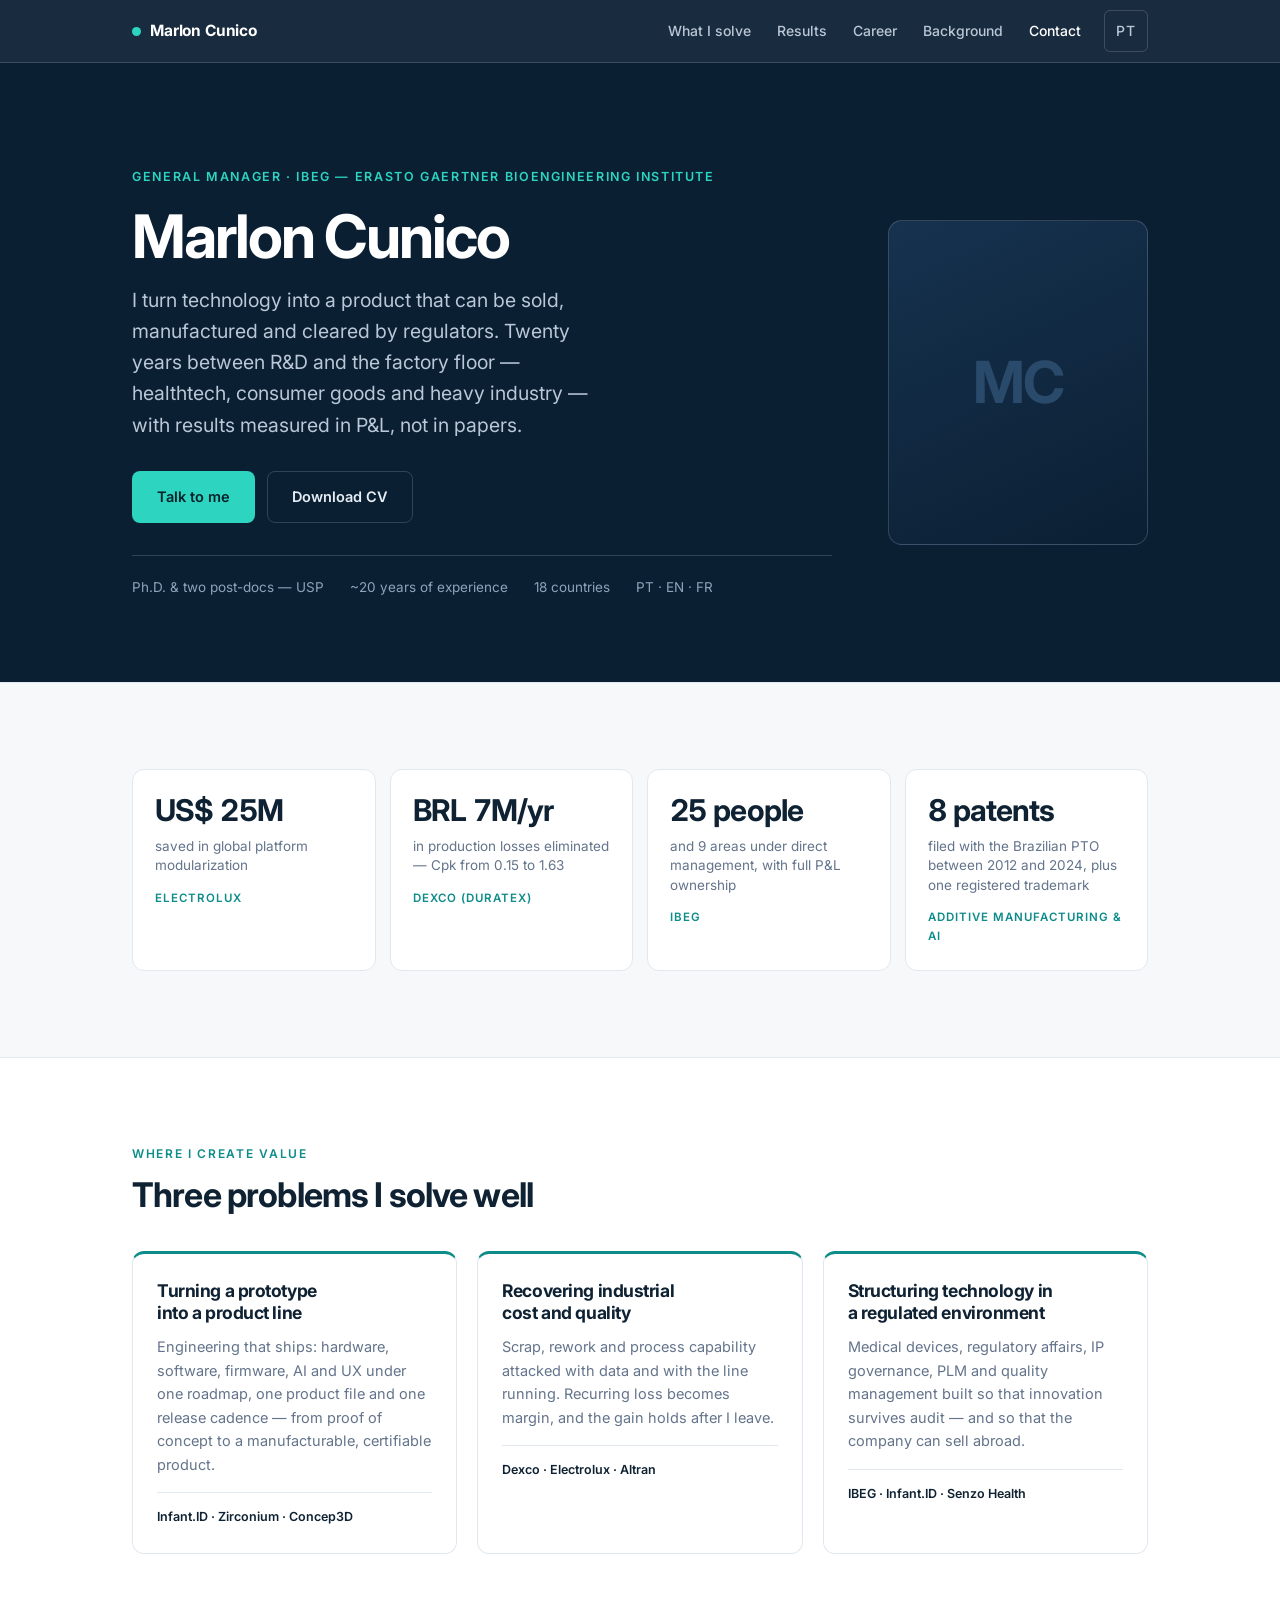
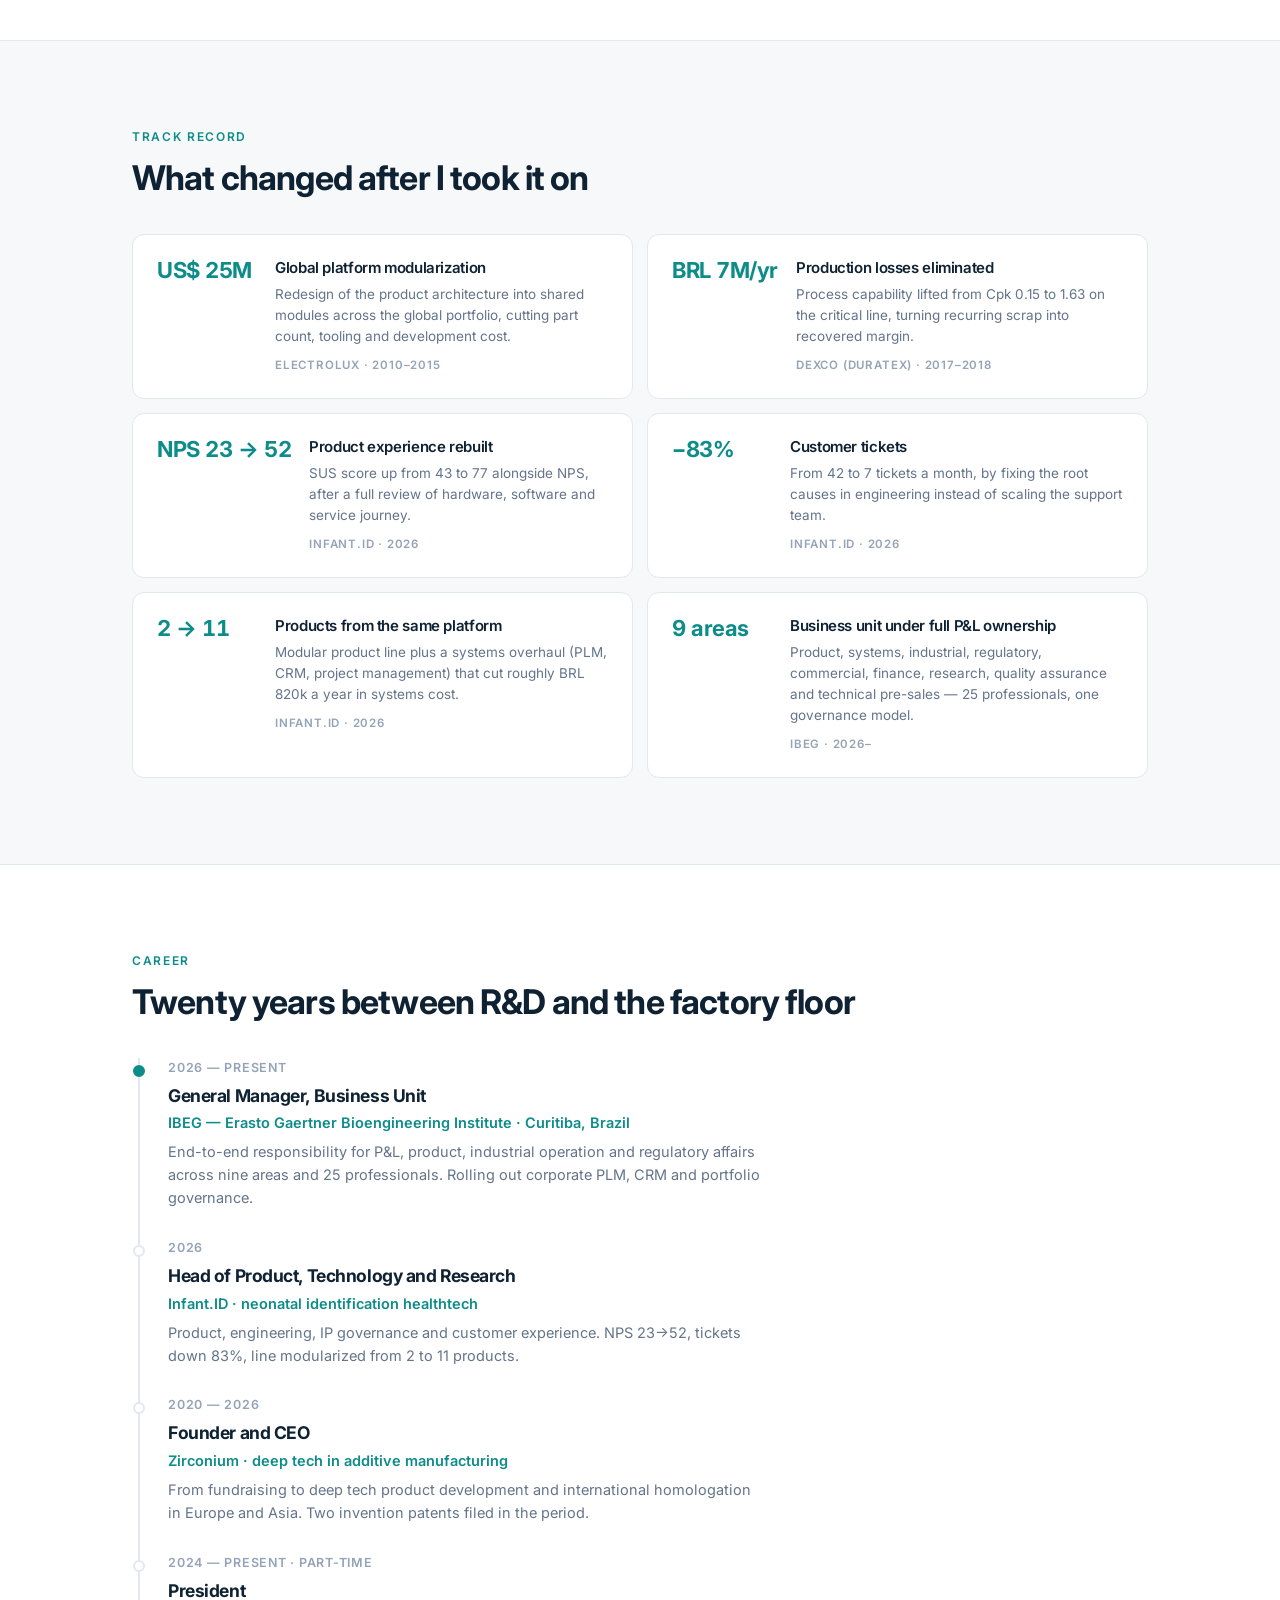
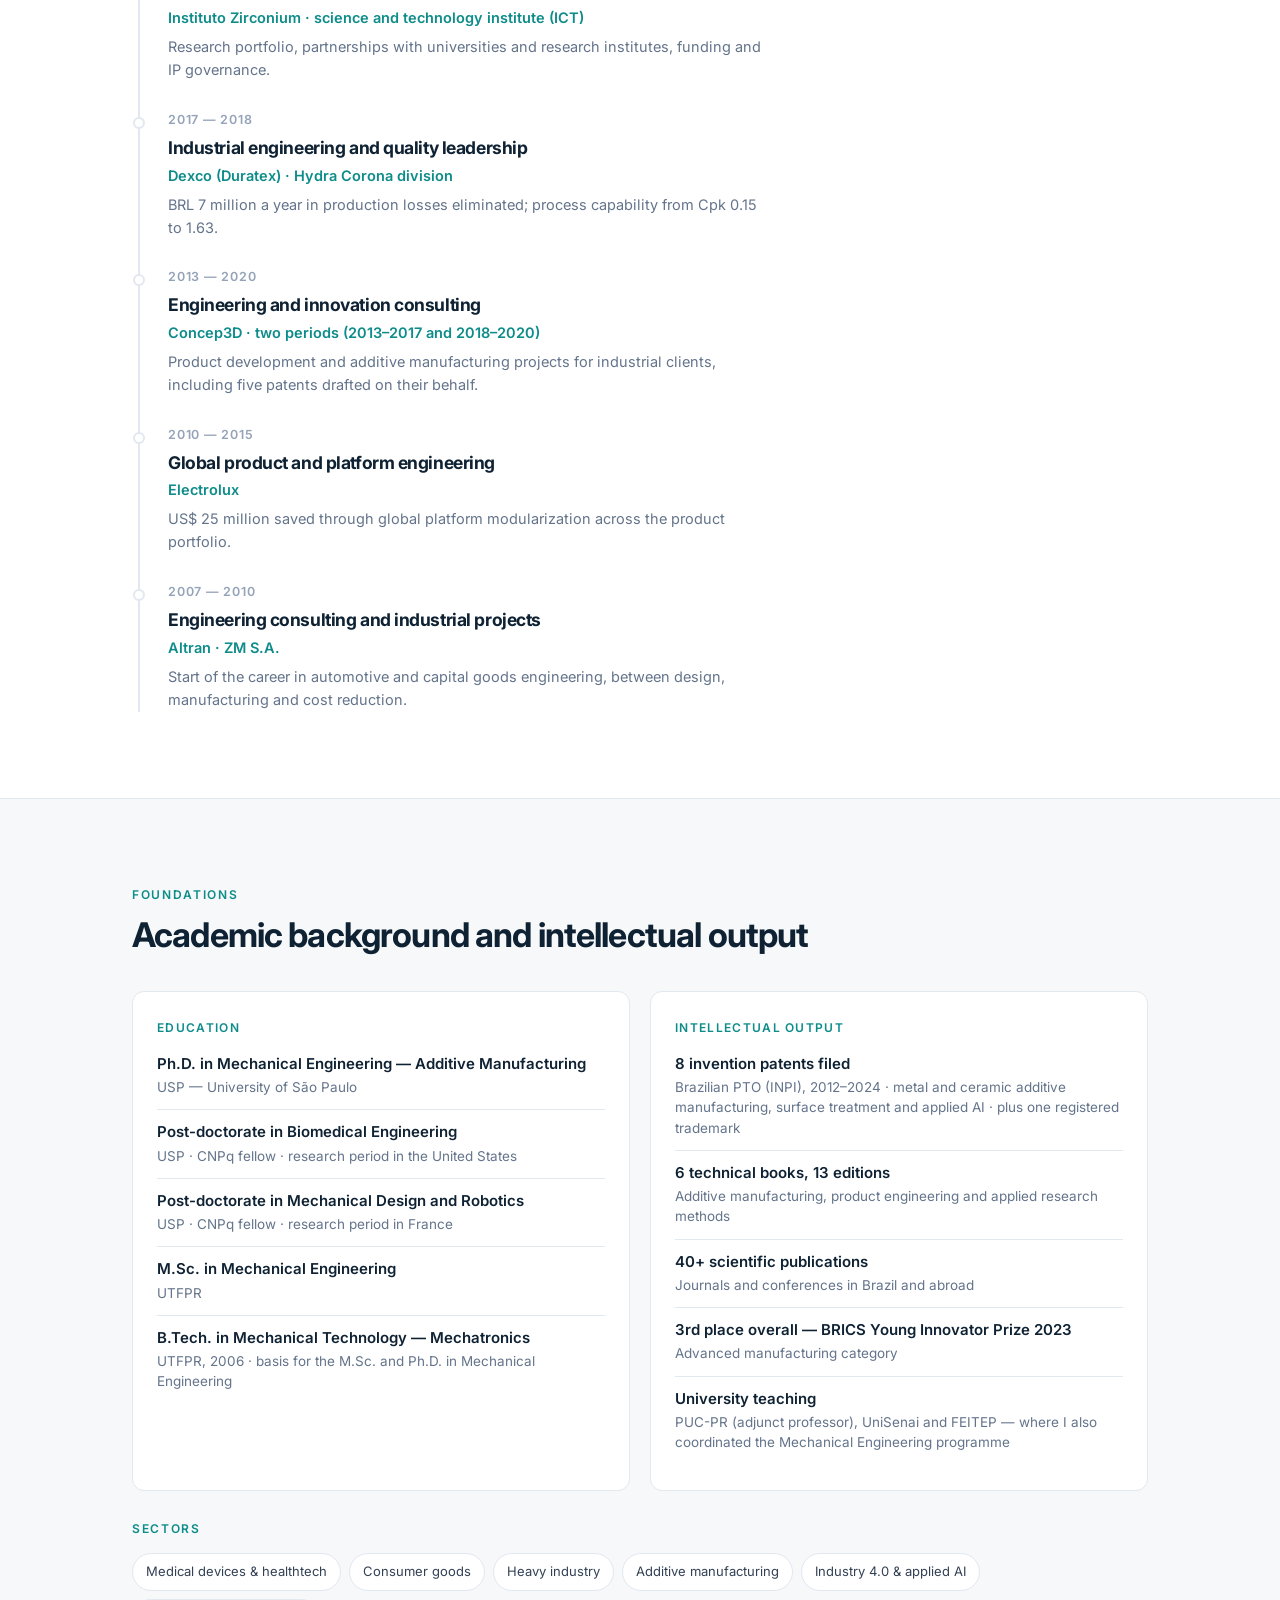
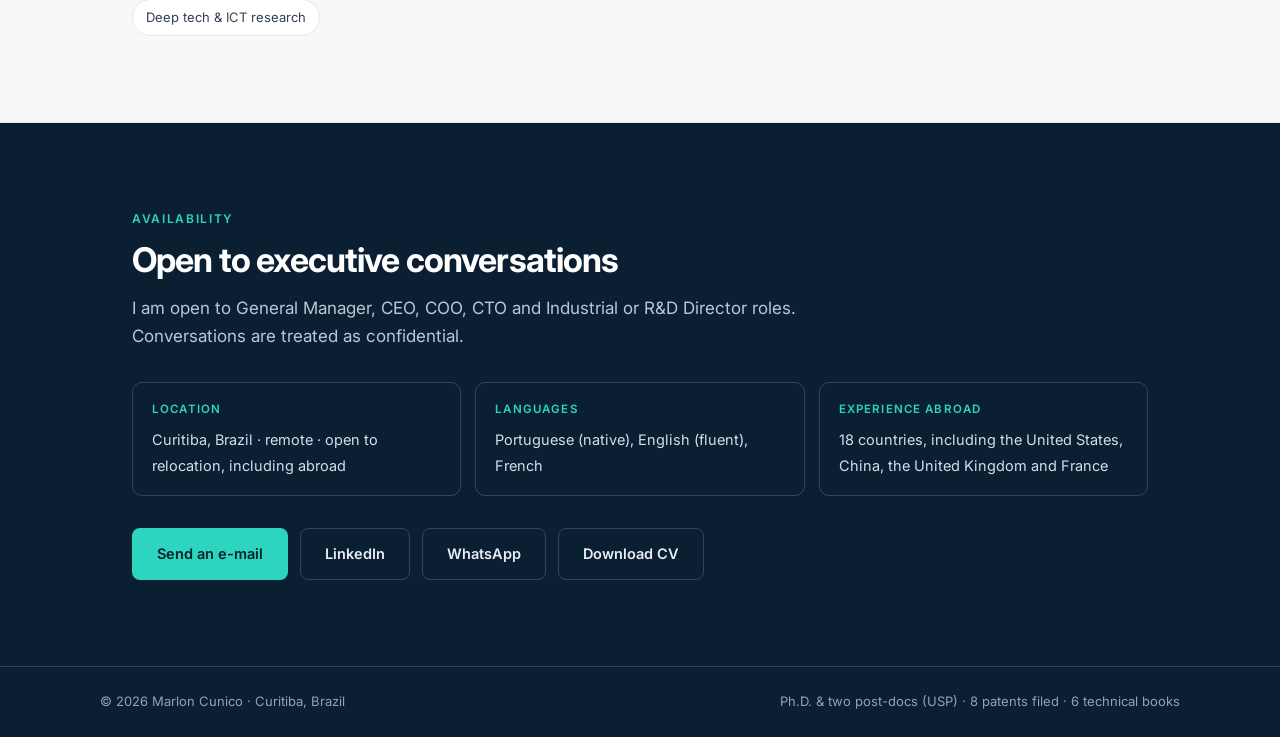
==== en/index.html @ d59b27b6 "Add files via upload" ====
<!DOCTYPE html>
<html lang="en">
<head>
<meta charset="utf-8">
<meta name="viewport" content="width=device-width, initial-scale=1">
<title>Marlon Cunico — R&D and Industrial Executive | CEO, General Manager, Industrial Director</title>
<meta name="description" content="R&D and industrial executive with ~20 years between advanced engineering and the factory floor. General Manager at IBEG, Ph.D. and two post-docs from USP, 8 patents filed. Healthtech, medical devices and Industry 4.0.">
<meta name="author" content="Marlon Wesley Machado Cunico">
<link rel="canonical" href="https://www.marloncunico.com/en/">
<link rel="alternate" hreflang="pt-BR" href="https://www.marloncunico.com/">
<link rel="alternate" hreflang="en" href="https://www.marloncunico.com/en/">
<link rel="alternate" hreflang="x-default" href="https://www.marloncunico.com/">

<meta property="og:type" content="profile">
<meta property="og:locale" content="en_US">
<meta property="og:locale:alternate" content="pt_BR">
<meta property="og:site_name" content="Marlon Cunico">
<meta property="og:title" content="Marlon Cunico — R&D and Industrial Executive">
<meta property="og:description" content="I turn technology into a product that can be sold, manufactured and cleared by regulators. US$ 25M in global modularization, BRL 7M/yr in losses eliminated, 9 areas and 25 professionals under management.">
<meta property="og:url" content="https://www.marloncunico.com/en/">
<meta property="og:image" content="https://www.marloncunico.com/assets/img/og-image.png">
<meta property="og:image:width" content="1200">
<meta property="og:image:height" content="630">
<meta name="twitter:card" content="summary_large_image">
<meta name="theme-color" content="#0B1F33">

<link rel="icon" href="../assets/img/favicon.svg" type="image/svg+xml">
<link rel="apple-touch-icon" href="../assets/img/favicon.svg">
<link rel="preconnect" href="https://fonts.googleapis.com">
<link rel="preconnect" href="https://fonts.gstatic.com" crossorigin>
<link rel="stylesheet" href="https://fonts.googleapis.com/css2?family=Inter:wght@400;500;600;700&display=swap">
<link rel="stylesheet" href="../assets/css/style.css">
</head>
<body>
<a class="skip" href="#content">Skip to content</a>

<header class="site-head">
  <div class="wrap head-in">
    <a class="brand" href="#top"><span class="dot"></span>Marlon Cunico</a>
    <button class="nav-toggle" type="button" aria-expanded="false" aria-controls="menu">Menu</button>
    <nav class="nav" id="menu" aria-label="Main navigation">
      <a href="#problems">What I solve</a>
      <a href="#results">Results</a>
      <a href="#career">Career</a>
      <a href="#background">Background</a>
      <a href="#contact">Contact</a>
      <a class="lang" href="../" hreflang="pt-BR" lang="pt-BR">PT</a>
    </nav>
  </div>
</header>

<main id="content">

<!-- ============================ HERO ============================ -->
<section class="hero" id="top">
  <div class="wrap hero-grid">
    <div>
      <p class="kicker">General Manager · IBEG — Erasto Gaertner Bioengineering Institute</p>
      <h1>Marlon Cunico</h1>
      <p class="tagline">I turn technology into a product that can be sold, manufactured and cleared by regulators. Twenty years between R&amp;D and the factory floor — healthtech, consumer goods and heavy industry — with results measured in P&amp;L, not in papers.</p>
      <div class="actions">
        <a class="btn btn--primary" href="mailto:marloncunico@gmail.com?subject=Executive%20enquiry">Talk to me</a>
        <a class="btn btn--ghost" href="../cv/cv-marlon-cunico-en.pdf" target="_blank" rel="noopener">Download CV</a>
      </div>
      <p class="meta">
        <span>Ph.D. &amp; two post-docs — USP</span>
        <span>~20 years of experience</span>
        <span>18 countries</span>
        <span>PT · EN · FR</span>
      </p>
    </div>

    <!-- Photo: drop the file at assets/img/foto-marlon.jpg (4:5 ratio). -->
    <figure class="portrait">
      <img src="../assets/img/foto-marlon.jpg" alt="Portrait of Marlon Cunico" width="440" height="550" onerror="this.remove()">
      <span class="portrait-mono" aria-hidden="true">MC</span>
    </figure>
  </div>
</section>

<!-- ============================ KPIs ============================ -->
<section class="section section--tint" aria-label="Career figures">
  <div class="wrap">
    <ul class="kpis">
      <li class="kpi">
        <p class="figure">US$ 25M</p>
        <p class="label">saved in global platform modularization</p>
        <p class="source">Electrolux</p>
      </li>
      <li class="kpi">
        <p class="figure">BRL 7M/yr</p>
        <p class="label">in production losses eliminated — Cpk from 0.15 to 1.63</p>
        <p class="source">Dexco (Duratex)</p>
      </li>
      <li class="kpi">
        <p class="figure">25 people</p>
        <p class="label">and 9 areas under direct management, with full P&amp;L ownership</p>
        <p class="source">IBEG</p>
      </li>
      <li class="kpi">
        <p class="figure">8 patents</p>
        <p class="label">filed with the Brazilian PTO between 2012 and 2024, plus one registered trademark</p>
        <p class="source">Additive manufacturing &amp; AI</p>
      </li>
    </ul>
  </div>
</section>

<!-- ============================ PROBLEMS ============================ -->
<section class="section" id="problems">
  <div class="wrap">
    <div class="head-gap">
      <p class="eyebrow">Where I create value</p>
      <h2>Three problems I solve well</h2>
    </div>
    <div class="problems">
      <article class="problem">
        <h3>Turning a prototype into a product line</h3>
        <p>Engineering that ships: hardware, software, firmware, AI and UX under one roadmap, one product file and one release cadence — from proof of concept to a manufacturable, certifiable product.</p>
        <p class="who">Infant.ID · Zirconium · Concep3D</p>
      </article>
      <article class="problem">
        <h3>Recovering industrial cost and quality</h3>
        <p>Scrap, rework and process capability attacked with data and with the line running. Recurring loss becomes margin, and the gain holds after I leave.</p>
        <p class="who">Dexco · Electrolux · Altran</p>
      </article>
      <article class="problem">
        <h3>Structuring technology in a regulated environment</h3>
        <p>Medical devices, regulatory affairs, IP governance, PLM and quality management built so that innovation survives audit — and so that the company can sell abroad.</p>
        <p class="who">IBEG · Infant.ID · Senzo Health</p>
      </article>
    </div>
  </div>
</section>

<!-- ============================ RESULTS ============================ -->
<section class="section section--tint" id="results">
  <div class="wrap">
    <div class="head-gap">
      <p class="eyebrow">Track record</p>
      <h2>What changed after I took it on</h2>
    </div>
    <div class="results">
      <article class="result">
        <p class="figure">US$ 25M</p>
        <div>
          <h3>Global platform modularization</h3>
          <p>Redesign of the product architecture into shared modules across the global portfolio, cutting part count, tooling and development cost.</p>
          <p class="where">Electrolux · 2010–2015</p>
        </div>
      </article>
      <article class="result">
        <p class="figure">BRL 7M/yr</p>
        <div>
          <h3>Production losses eliminated</h3>
          <p>Process capability lifted from Cpk 0.15 to 1.63 on the critical line, turning recurring scrap into recovered margin.</p>
          <p class="where">Dexco (Duratex) · 2017–2018</p>
        </div>
      </article>
      <article class="result">
        <p class="figure">NPS 23 → 52</p>
        <div>
          <h3>Product experience rebuilt</h3>
          <p>SUS score up from 43 to 77 alongside NPS, after a full review of hardware, software and service journey.</p>
          <p class="where">Infant.ID · 2026</p>
        </div>
      </article>
      <article class="result">
        <p class="figure">−83%</p>
        <div>
          <h3>Customer tickets</h3>
          <p>From 42 to 7 tickets a month, by fixing the root causes in engineering instead of scaling the support team.</p>
          <p class="where">Infant.ID · 2026</p>
        </div>
      </article>
      <article class="result">
        <p class="figure">2 → 11</p>
        <div>
          <h3>Products from the same platform</h3>
          <p>Modular product line plus a systems overhaul (PLM, CRM, project management) that cut roughly BRL 820k a year in systems cost.</p>
          <p class="where">Infant.ID · 2026</p>
        </div>
      </article>
      <article class="result">
        <p class="figure">9 areas</p>
        <div>
          <h3>Business unit under full P&amp;L ownership</h3>
          <p>Product, systems, industrial, regulatory, commercial, finance, research, quality assurance and technical pre-sales — 25 professionals, one governance model.</p>
          <p class="where">IBEG · 2026–</p>
        </div>
      </article>
    </div>
  </div>
</section>

<!-- ============================ CAREER ============================ -->
<section class="section" id="career">
  <div class="wrap">
    <div class="head-gap">
      <p class="eyebrow">Career</p>
      <h2>Twenty years between R&amp;D and the factory floor</h2>
    </div>
    <ol class="timeline">
      <li class="current">
        <p class="when">2026 — present</p>
        <h3>General Manager, Business Unit</h3>
        <p class="org">IBEG — Erasto Gaertner Bioengineering Institute · Curitiba, Brazil</p>
        <p>End-to-end responsibility for P&amp;L, product, industrial operation and regulatory affairs across nine areas and 25 professionals. Rolling out corporate PLM, CRM and portfolio governance.</p>
      </li>
      <li>
        <p class="when">2026</p>
        <h3>Head of Product, Technology and Research</h3>
        <p class="org">Infant.ID · neonatal identification healthtech</p>
        <p>Product, engineering, IP governance and customer experience. NPS 23→52, tickets down 83%, line modularized from 2 to 11 products.</p>
      </li>
      <li>
        <p class="when">2020 — 2026</p>
        <h3>Founder and CEO</h3>
        <p class="org">Zirconium · deep tech in additive manufacturing</p>
        <p>From fundraising to deep tech product development and international homologation in Europe and Asia. Two invention patents filed in the period.</p>
      </li>
      <li>
        <p class="when">2024 — present · part-time</p>
        <h3>President</h3>
        <p class="org">Instituto Zirconium · science and technology institute (ICT)</p>
        <p>Research portfolio, partnerships with universities and research institutes, funding and IP governance.</p>
      </li>
      <li>
        <p class="when">2017 — 2018</p>
        <h3>Industrial engineering and quality leadership</h3>
        <p class="org">Dexco (Duratex) · Hydra Corona division</p>
        <p>BRL 7 million a year in production losses eliminated; process capability from Cpk 0.15 to 1.63.</p>
      </li>
      <li>
        <p class="when">2013 — 2020</p>
        <h3>Engineering and innovation consulting</h3>
        <p class="org">Concep3D · two periods (2013–2017 and 2018–2020)</p>
        <p>Product development and additive manufacturing projects for industrial clients, including five patents drafted on their behalf.</p>
      </li>
      <li>
        <p class="when">2010 — 2015</p>
        <h3>Global product and platform engineering</h3>
        <p class="org">Electrolux</p>
        <p>US$ 25 million saved through global platform modularization across the product portfolio.</p>
      </li>
      <li>
        <p class="when">2007 — 2010</p>
        <h3>Engineering consulting and industrial projects</h3>
        <p class="org">Altran · ZM S.A.</p>
        <p>Start of the career in automotive and capital goods engineering, between design, manufacturing and cost reduction.</p>
      </li>
    </ol>
  </div>
</section>

<!-- ============================ BACKGROUND ============================ -->
<section class="section section--tint" id="background">
  <div class="wrap">
    <div class="head-gap">
      <p class="eyebrow">Foundations</p>
      <h2>Academic background and intellectual output</h2>
    </div>
    <div class="two-cols">
      <div class="panel">
        <h3>Education</h3>
        <div class="entry">
          <strong>Ph.D. in Mechanical Engineering — Additive Manufacturing</strong>
          <span>USP — University of São Paulo</span>
        </div>
        <div class="entry">
          <strong>Post-doctorate in Biomedical Engineering</strong>
          <span>USP · CNPq fellow · research period in the United States</span>
        </div>
        <div class="entry">
          <strong>Post-doctorate in Mechanical Design and Robotics</strong>
          <span>USP · CNPq fellow · research period in France</span>
        </div>
        <div class="entry">
          <strong>M.Sc. in Mechanical Engineering</strong>
          <span>UTFPR</span>
        </div>
        <div class="entry">
          <strong>B.Tech. in Mechanical Technology — Mechatronics</strong>
          <span>UTFPR, 2006 · basis for the M.Sc. and Ph.D. in Mechanical Engineering</span>
        </div>
      </div>

      <div class="panel">
        <h3>Intellectual output</h3>
        <div class="entry">
          <strong>8 invention patents filed</strong>
          <span>Brazilian PTO (INPI), 2012–2024 · metal and ceramic additive manufacturing, surface treatment and applied AI · plus one registered trademark</span>
        </div>
        <div class="entry">
          <strong>6 technical books, 13 editions</strong>
          <span>Additive manufacturing, product engineering and applied research methods</span>
        </div>
        <div class="entry">
          <strong>40+ scientific publications</strong>
          <span>Journals and conferences in Brazil and abroad</span>
        </div>
        <div class="entry">
          <strong>3rd place overall — BRICS Young Innovator Prize 2023</strong>
          <span>Advanced manufacturing category</span>
        </div>
        <div class="entry">
          <strong>University teaching</strong>
          <span>PUC-PR (adjunct professor), UniSenai and FEITEP — where I also coordinated the Mechanical Engineering programme</span>
        </div>
      </div>
    </div>

    <p class="eyebrow" style="margin-top:28px">Sectors</p>
    <div class="tags">
      <span class="tag">Medical devices &amp; healthtech</span>
      <span class="tag">Consumer goods</span>
      <span class="tag">Heavy industry</span>
      <span class="tag">Additive manufacturing</span>
      <span class="tag">Industry 4.0 &amp; applied AI</span>
      <span class="tag">Deep tech &amp; ICT research</span>
    </div>
  </div>
</section>

<!-- ============================ CONTACT ============================ -->
<section class="section section--dark" id="contact">
  <div class="wrap">
    <p class="eyebrow">Availability</p>
    <h2>Open to executive conversations</h2>
    <p class="intro">I am open to General Manager, CEO, COO, CTO and Industrial or R&amp;D Director roles. Conversations are treated as confidential.</p>

    <div class="avail">
      <div>
        <strong>Location</strong>
        <span>Curitiba, Brazil · remote · open to relocation, including abroad</span>
      </div>
      <div>
        <strong>Languages</strong>
        <span>Portuguese (native), English (fluent), French</span>
      </div>
      <div>
        <strong>Experience abroad</strong>
        <span>18 countries, including the United States, China, the United Kingdom and France</span>
      </div>
    </div>

    <div class="contact-actions">
      <a class="btn btn--primary" href="mailto:marloncunico@gmail.com?subject=Executive%20enquiry">Send an e-mail</a>
      <!-- CONFIRM your LinkedIn profile URL -->
      <a class="btn btn--ghost" href="https://www.linkedin.com/in/marloncunico/" target="_blank" rel="noopener">LinkedIn</a>
      <!-- REPLACE 5541999999999 with your WhatsApp number: 55 + area code + number -->
      <a class="btn btn--ghost" href="https://wa.me/5541999999999" target="_blank" rel="noopener">WhatsApp</a>
      <a class="btn btn--ghost" href="../cv/cv-marlon-cunico-en.pdf" target="_blank" rel="noopener">Download CV</a>
    </div>
  </div>
</section>

</main>

<footer class="site-foot">
  <div class="wrap foot-in">
    <span>© 2026 Marlon Cunico · Curitiba, Brazil</span>
    <span>Ph.D. &amp; two post-docs (USP) · 8 patents filed · 6 technical books</span>
  </div>
</footer>

<script src="../assets/js/main.js" defer></script>

<script type="application/ld+json">
{
  "@context": "https://schema.org",
  "@type": "Person",
  "name": "Marlon Cunico",
  "alternateName": "Marlon Wesley Machado Cunico",
  "url": "https://www.marloncunico.com/en/",
  "image": "https://www.marloncunico.com/assets/img/foto-marlon.jpg",
  "email": "mailto:marloncunico@gmail.com",
  "jobTitle": "General Manager",
  "description": "R&D and industrial executive with about 20 years between advanced engineering, general management and innovation. Ph.D. and two post-doctorates from USP in additive manufacturing and biomedical engineering.",
  "worksFor": {
    "@type": "Organization",
    "name": "IBEG — Erasto Gaertner Bioengineering Institute"
  },
  "alumniOf": [
    { "@type": "CollegeOrUniversity", "name": "University of São Paulo (USP)" },
    { "@type": "CollegeOrUniversity", "name": "Federal University of Technology — Paraná (UTFPR)" }
  ],
  "knowsAbout": [
    "Additive manufacturing",
    "Medical devices",
    "Product engineering",
    "Industry 4.0",
    "Regulatory affairs",
    "Industrial management"
  ],
  "knowsLanguage": ["pt-BR", "en", "fr"],
  "address": {
    "@type": "PostalAddress",
    "addressLocality": "Curitiba",
    "addressRegion": "PR",
    "addressCountry": "BR"
  },
  "sameAs": [
    "https://www.linkedin.com/in/marloncunico/",
    "http://lattes.cnpq.br/1738615239211559"
  ]
}
</script>
</body>
</html>
---- assets/css/style.css ----
/* =========================================================
   marloncunico.com — folha de estilo única
   Paleta: azul-petróleo profundo + teal. Tipografia: Inter.
   ========================================================= */

:root{
  --navy:#0B1F33;
  --navy-2:#16324F;
  --ink:#0F2233;
  --text:#334155;
  --muted:#64748B;
  --line:#E2E8F0;
  --surface:#F6F8FA;
  --white:#FFFFFF;
  --teal:#0D8C8A;
  --teal-bright:#2DD4BF;
  --teal-soft:#E6F4F3;
  --on-dark:#E6EDF5;
  --on-dark-mute:#B9C7D6;
  --on-dark-faint:#8FA3B8;
  --line-dark:rgba(255,255,255,.16);
  --wrap:1080px;
  --pad:clamp(20px,4vw,32px);
  --radius:12px;
}

*,*::before,*::after{box-sizing:border-box}
html{scroll-behavior:smooth;scroll-padding-top:78px}
@media (prefers-reduced-motion:reduce){
  html{scroll-behavior:auto}
  *{animation:none!important;transition:none!important}
}
body{
  margin:0;
  background:var(--white);
  color:var(--text);
  font:16px/1.65 Inter,system-ui,-apple-system,"Segoe UI",Roboto,Arial,sans-serif;
  -webkit-font-smoothing:antialiased;
  text-rendering:optimizeLegibility;
}
img{max-width:100%;display:block}
a{color:var(--teal)}
h1,h2,h3{color:var(--ink);margin:0;letter-spacing:-.025em;text-wrap:balance}
p{margin:0}
ul,ol{margin:0;padding:0;list-style:none}

.wrap{width:100%;max-width:var(--wrap);margin:0 auto;padding-left:var(--pad);padding-right:var(--pad)}
.skip{position:absolute;left:-9999px;top:0;background:var(--white);color:var(--ink);padding:12px 18px;z-index:99}
.skip:focus{left:12px;top:12px}
:focus-visible{outline:2px solid var(--teal-bright);outline-offset:3px;border-radius:4px}

/* ---------- cabeçalho ---------- */
.site-head{
  position:sticky;top:0;z-index:50;
  background:rgba(11,31,51,.94);
  backdrop-filter:saturate(160%) blur(10px);
  border-bottom:1px solid var(--line-dark);
}
.head-in{display:flex;align-items:center;justify-content:space-between;gap:20px;height:62px}
.brand{
  font-weight:700;font-size:15.5px;color:#fff;text-decoration:none;letter-spacing:-.01em;
  display:inline-flex;align-items:center;gap:9px;
}
.brand .dot{width:9px;height:9px;border-radius:50%;background:var(--teal-bright);flex:0 0 auto}
.nav{display:flex;align-items:center;gap:4px}
.nav a{
  color:var(--on-dark-mute);text-decoration:none;font-size:14px;font-weight:500;
  padding:8px 11px;border-radius:6px;transition:color .15s,background .15s;
}
.nav a:hover{color:#fff;background:rgba(255,255,255,.07)}
.nav a.active{color:#fff}
.lang{
  margin-left:8px;padding:7px 13px;border:1px solid var(--line-dark);border-radius:999px;
  font-size:12px;font-weight:600;letter-spacing:.08em;color:var(--on-dark);text-decoration:none;
}
.lang:hover{border-color:#fff;color:#fff}
.nav-toggle{display:none;background:none;border:1px solid var(--line-dark);border-radius:8px;
  color:var(--on-dark);padding:8px 12px;font:600 13px Inter,sans-serif;cursor:pointer}

@media (max-width:820px){
  .nav-toggle{display:block}
  .nav{
    position:absolute;left:0;right:0;top:62px;display:none;flex-direction:column;align-items:stretch;
    gap:2px;background:var(--navy);border-bottom:1px solid var(--line-dark);padding:12px var(--pad) 18px;
  }
  .nav.open{display:flex}
  .nav a{padding:11px 4px;font-size:15px}
  .lang{margin:8px 0 0;align-self:flex-start}
}

/* ---------- blocos genéricos ---------- */
.section{padding:clamp(52px,7vw,86px) 0}
.section--tint{background:var(--surface);border-top:1px solid var(--line);border-bottom:1px solid var(--line)}
.section--dark{background:var(--navy);color:var(--on-dark)}
.eyebrow{
  font-size:12px;font-weight:600;letter-spacing:.14em;text-transform:uppercase;
  color:var(--teal);margin-bottom:12px;
}
.section--dark .eyebrow{color:var(--teal-bright)}
.section h2{font-size:clamp(25px,3.4vw,34px);line-height:1.14;font-weight:700;margin-bottom:14px}
.section--dark h2{color:#fff}
.section .intro{font-size:17px;color:var(--muted);max-width:62ch}
.section--dark .intro{color:var(--on-dark-mute)}
.section .head-gap{margin-bottom:36px}

/* ---------- hero ---------- */
.hero{background:var(--navy);color:var(--on-dark);padding:clamp(56px,9vw,104px) 0 clamp(48px,7vw,84px)}
.hero-grid{display:grid;grid-template-columns:minmax(0,1fr) 260px;gap:clamp(28px,5vw,56px);align-items:center}
.hero .kicker{
  font-size:12.5px;font-weight:600;letter-spacing:.13em;text-transform:uppercase;
  color:var(--teal-bright);margin-bottom:18px;
}
.hero h1{font-size:clamp(38px,6.4vw,60px);line-height:1.02;font-weight:700;color:#fff;letter-spacing:-.035em}
.hero .tagline{margin-top:18px;font-size:clamp(17px,2.1vw,19.5px);line-height:1.6;color:var(--on-dark-mute);max-width:40ch}
.hero .actions{display:flex;flex-wrap:wrap;gap:12px;margin-top:30px}
.hero .meta{
  margin-top:32px;padding-top:20px;border-top:1px solid var(--line-dark);
  display:flex;flex-wrap:wrap;gap:10px 26px;font-size:13.5px;color:var(--on-dark-faint);
}
.portrait{
  position:relative;margin:0;width:100%;aspect-ratio:4/5;border-radius:14px;overflow:hidden;
  border:1px solid var(--line-dark);background:linear-gradient(155deg,var(--navy-2),var(--navy));
}
.portrait img{width:100%;height:100%;object-fit:cover;position:relative;z-index:1}
.portrait-mono{
  position:absolute;inset:0;display:flex;align-items:center;justify-content:center;
  font-size:58px;font-weight:700;letter-spacing:-.04em;color:#2A4A6B;
}
@media (max-width:860px){
  .hero-grid{grid-template-columns:1fr}
  .portrait{display:none}
}

/* ---------- botões ---------- */
.btn{
  display:inline-block;text-decoration:none;font-size:14.5px;font-weight:600;
  padding:13px 24px;border-radius:8px;border:1px solid transparent;transition:.15s;cursor:pointer;
}
.btn--primary{background:var(--teal-bright);color:#06232B}
.btn--primary:hover{background:#5EEAD4}
.btn--ghost{border-color:var(--line-dark);color:var(--on-dark)}
.btn--ghost:hover{border-color:#fff;color:#fff}

/* ---------- números ---------- */
.kpis{display:grid;grid-template-columns:repeat(4,1fr);gap:14px}
.kpi{background:var(--white);border:1px solid var(--line);border-radius:var(--radius);padding:24px 22px}
.kpi .figure{
  font-size:clamp(23px,2.7vw,30px);font-weight:700;letter-spacing:-.03em;color:var(--ink);
  line-height:1.12;font-variant-numeric:tabular-nums;text-wrap:balance;
}
.kpi .label{font-size:13.5px;line-height:1.45;color:var(--muted);margin-top:9px}
.kpi .source{
  font-size:11.5px;font-weight:600;letter-spacing:.09em;text-transform:uppercase;
  color:var(--teal);margin-top:13px;
}
@media (max-width:900px){.kpis{grid-template-columns:repeat(2,1fr)}}
@media (max-width:520px){.kpis{gap:10px}.kpi{padding:18px 16px}}
@media (max-width:560px){.hero .kicker{font-size:11.5px;letter-spacing:.11em}}

/* ---------- problemas ---------- */
.problems{display:grid;grid-template-columns:repeat(3,1fr);gap:20px}
.problem{border:1px solid var(--line);border-top:3px solid var(--teal);border-radius:var(--radius);padding:26px 24px}
.problem h3{font-size:17.5px;font-weight:700;line-height:1.3;margin-bottom:10px}
.problem p{font-size:14.5px;line-height:1.62;color:var(--muted)}
.problem .who{
  margin-top:16px;padding-top:14px;border-top:1px solid var(--line);
  font-size:12.5px;font-weight:600;color:var(--ink);
}
@media (max-width:860px){.problems{grid-template-columns:1fr}}

/* ---------- resultados ---------- */
.results{display:grid;grid-template-columns:repeat(2,1fr);gap:14px}
.result{
  background:var(--white);border:1px solid var(--line);border-radius:var(--radius);
  padding:22px 24px;display:flex;gap:18px;align-items:flex-start;
}
.result .figure{
  flex:0 0 auto;min-width:100px;font-size:22px;font-weight:700;letter-spacing:-.02em;
  color:var(--teal);line-height:1.25;font-variant-numeric:tabular-nums;
}
.result h3{font-size:15px;font-weight:600;line-height:1.4;margin-bottom:6px}
.result p{font-size:13.5px;line-height:1.55;color:var(--muted)}
.result .where{
  display:inline-block;margin-top:10px;font-size:11.5px;font-weight:600;
  letter-spacing:.07em;text-transform:uppercase;color:#94A3B8;
}
@media (max-width:860px){
  .results{grid-template-columns:1fr}
  .result{flex-direction:column;gap:7px}
  .result .figure{min-width:0;font-size:20px}
}

/* ---------- trajetória ---------- */
.timeline{border-left:2px solid var(--line);margin-left:6px}
.timeline li{position:relative;padding:0 0 28px 28px}
.timeline li:last-child{padding-bottom:0}
.timeline li::before{
  content:"";position:absolute;left:-7px;top:7px;width:12px;height:12px;border-radius:50%;
  background:var(--white);border:2px solid var(--line);
}
.timeline li.current::before{background:var(--teal);border-color:var(--teal)}
.timeline .when{font-size:12.5px;font-weight:600;letter-spacing:.06em;color:#94A3B8;text-transform:uppercase}
.timeline h3{font-size:17.5px;font-weight:700;margin:4px 0 2px}
.timeline .org{font-size:14.5px;font-weight:600;color:var(--teal);margin-bottom:6px}
.timeline p{font-size:14.5px;line-height:1.58;color:var(--muted);max-width:66ch}
@media (max-width:560px){
  .timeline li{padding-left:22px;padding-bottom:22px}
  .timeline h3{font-size:16.5px}
  .timeline p{font-size:14px}
}

/* ---------- formação ---------- */
.two-cols{display:grid;grid-template-columns:1fr 1fr;gap:20px}
.panel{background:var(--white);border:1px solid var(--line);border-radius:var(--radius);padding:26px 24px}
.panel h3{
  font-size:12px;font-weight:600;letter-spacing:.11em;text-transform:uppercase;
  color:var(--teal);margin-bottom:16px;
}
.entry{padding:12px 0;border-top:1px solid var(--line)}
.entry:first-of-type{border-top:0;padding-top:0}
.entry strong{display:block;font-size:15px;font-weight:600;color:var(--ink);line-height:1.35}
.entry span{display:block;font-size:13.5px;color:var(--muted);line-height:1.5;margin-top:3px}
.tags{display:flex;flex-wrap:wrap;gap:8px;margin-top:14px}
.tag{
  display:inline-block;padding:7px 13px;border:1px solid var(--line);border-radius:999px;
  font-size:13px;color:var(--text);background:var(--white);
}
@media (max-width:860px){.two-cols{grid-template-columns:1fr}}

/* ---------- contato ---------- */
.avail{display:grid;grid-template-columns:repeat(3,1fr);gap:14px;margin:32px 0}
.avail div{border:1px solid var(--line-dark);border-radius:10px;padding:17px 19px}
.avail strong{
  display:block;font-size:11.5px;font-weight:600;letter-spacing:.1em;text-transform:uppercase;
  color:var(--teal-bright);margin-bottom:7px;
}
.avail span{font-size:14.5px;color:#D3DEEA;line-height:1.45}
.contact-actions{display:flex;flex-wrap:wrap;gap:12px}
@media (max-width:860px){.avail{grid-template-columns:1fr}}

/* ---------- rodapé ---------- */
.site-foot{background:var(--navy);color:var(--on-dark-faint);border-top:1px solid var(--line-dark)}
.foot-in{
  display:flex;justify-content:space-between;align-items:center;gap:14px;flex-wrap:wrap;
  padding:24px 0;font-size:13px;
}
.foot-in a{color:var(--on-dark-faint);text-decoration:none}
.foot-in a:hover{color:#fff}

/* ---------- impressão ---------- */
@media print{
  .site-head,.nav-toggle,.hero .actions,.contact-actions,.site-foot,.portrait{display:none!important}
  body{font-size:11pt;color:#000;background:#fff}
  .hero,.section--dark{background:#fff!important;color:#000!important}
  .hero h1,.section--dark h2,.hero .tagline,.avail span{color:#000!important}
  .section{padding:14pt 0;break-inside:avoid}
  .kpi,.result,.problem,.panel,.avail div{border:1pt solid #999;break-inside:avoid}
  .timeline li{break-inside:avoid}
  a[href^="http"]::after{content:" (" attr(href) ")";font-size:9pt;color:#555}
}
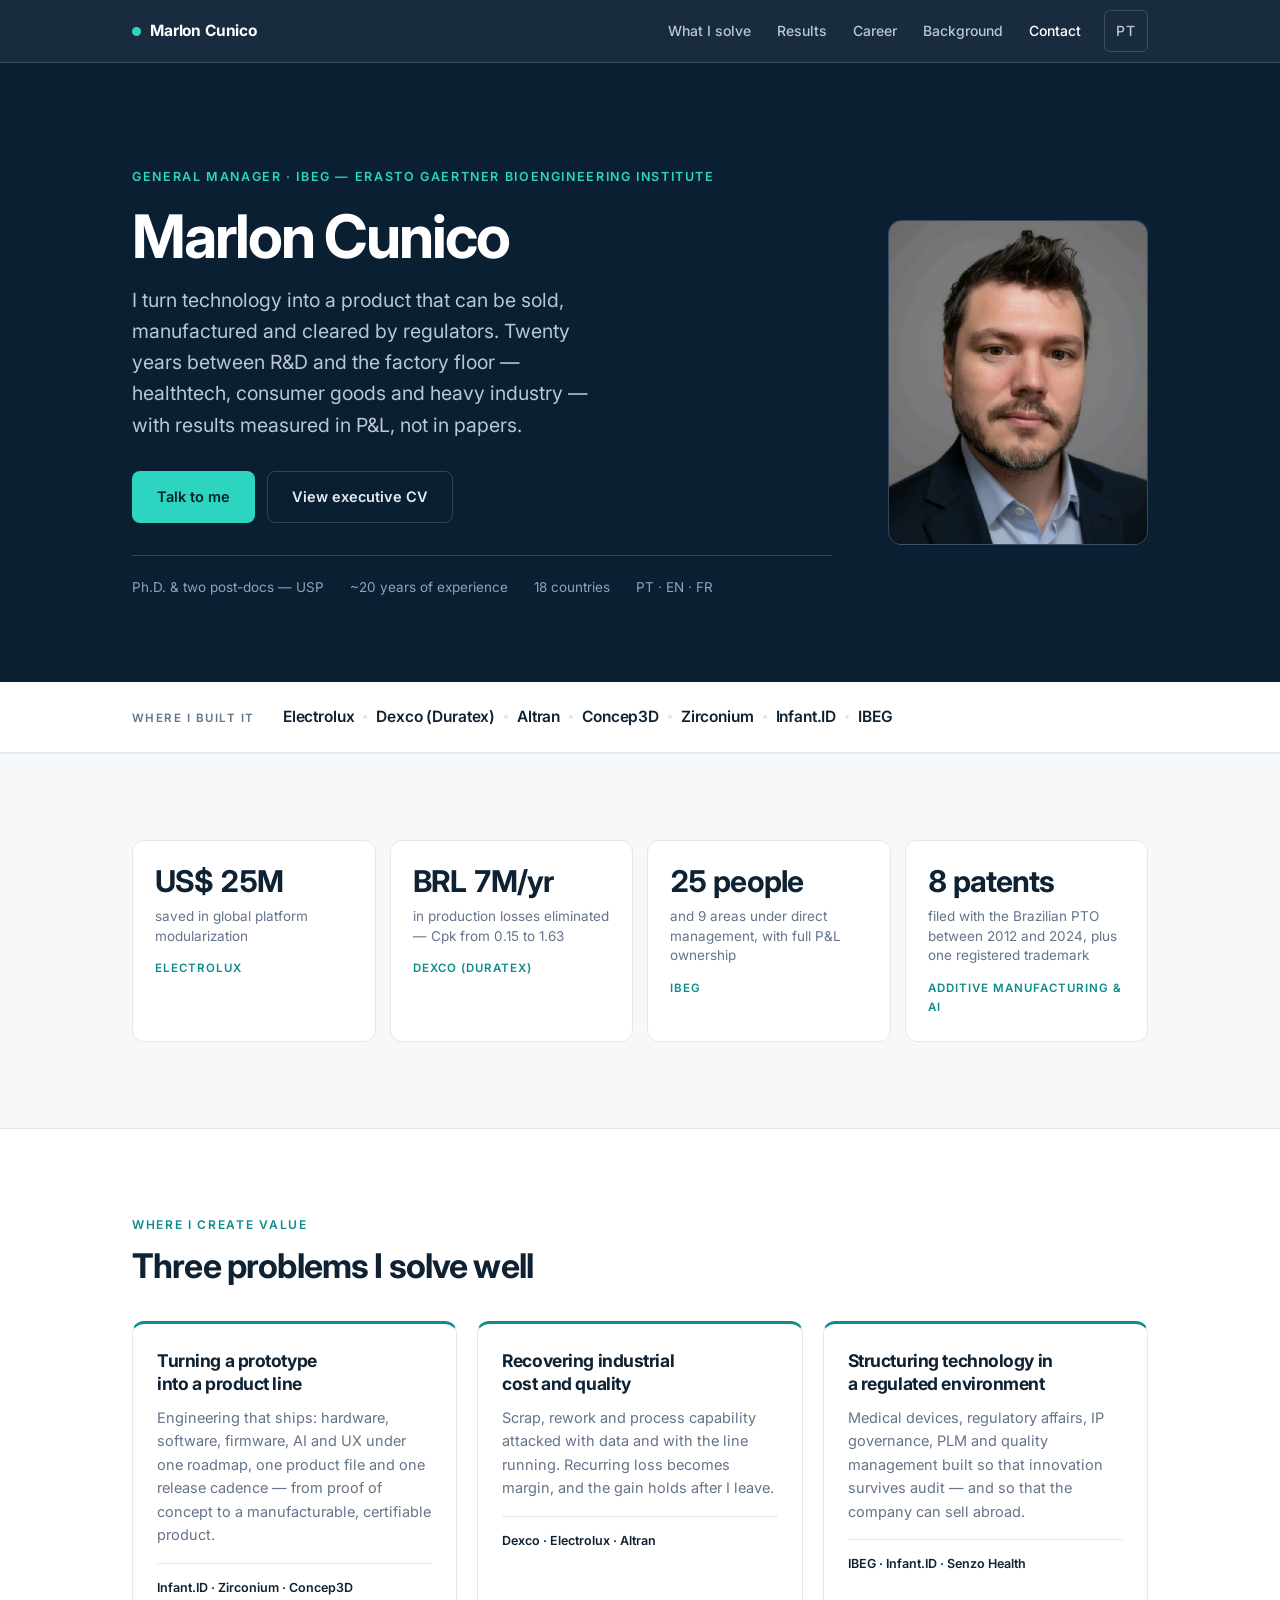
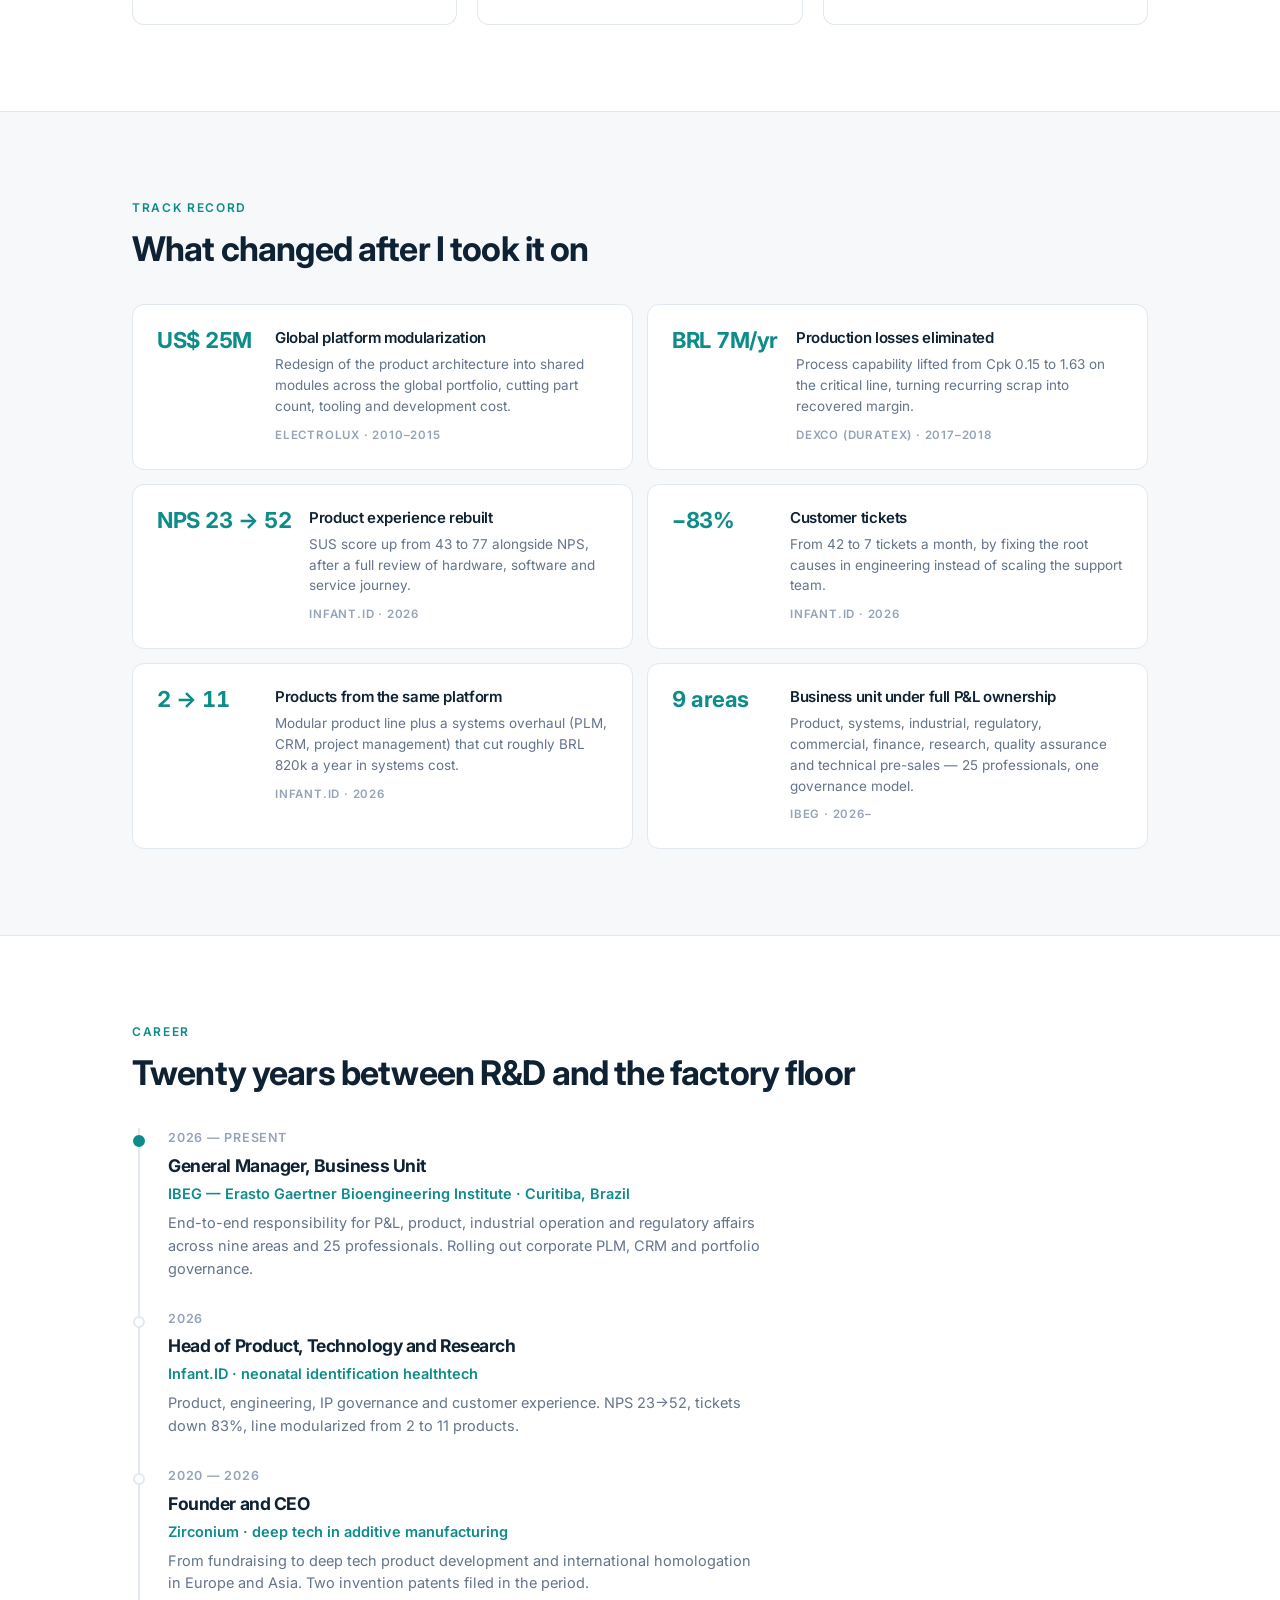
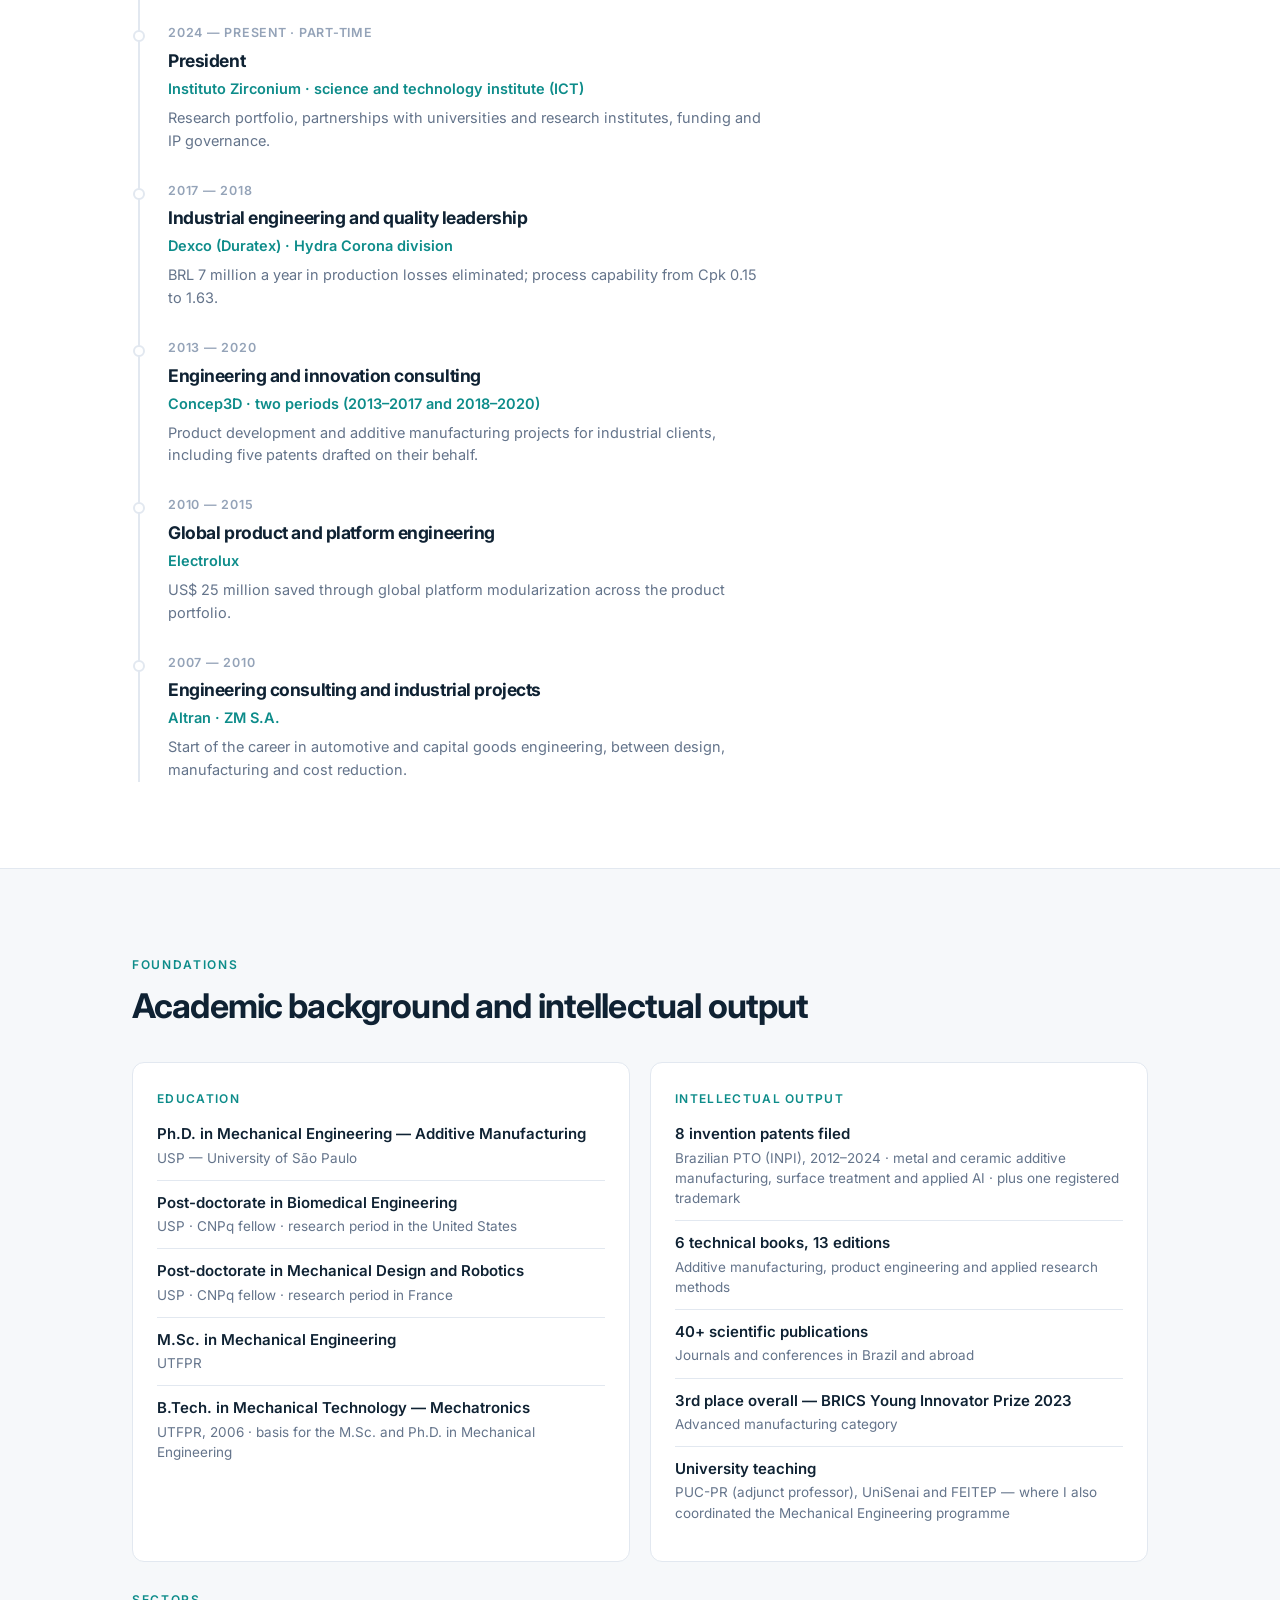
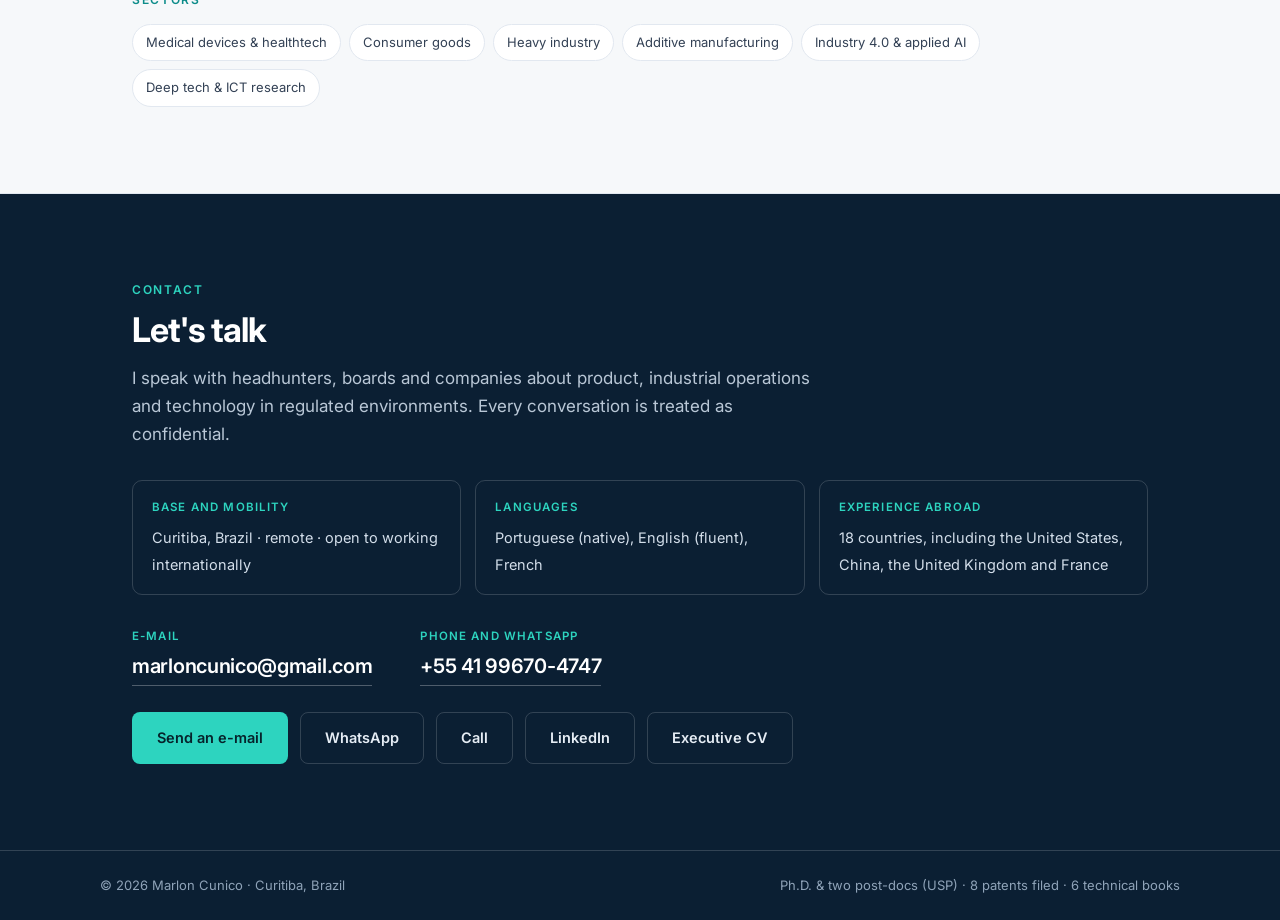
==== commit 7042be2f: "Add files via upload" ====
--- a/en/index.html
+++ b/en/index.html
@@ -60,7 +60,7 @@
       <p class="tagline">I turn technology into a product that can be sold, manufactured and cleared by regulators. Twenty years between R&amp;D and the factory floor — healthtech, consumer goods and heavy industry — with results measured in P&amp;L, not in papers.</p>
       <div class="actions">
         <a class="btn btn--primary" href="mailto:marloncunico@gmail.com?subject=Executive%20enquiry">Talk to me</a>
-        <a class="btn btn--ghost" href="../cv/cv-marlon-cunico-en.pdf" target="_blank" rel="noopener">Download CV</a>
+        <a class="btn btn--ghost" href="https://docs.google.com/document/d/1_upinTwU6dsZL-mAM8BpwslzriIaJj1s/preview" target="_blank" rel="noopener">View executive CV</a>
       </div>
       <p class="meta">
         <span>Ph.D. &amp; two post-docs — USP</span>
@@ -70,11 +70,27 @@
       </p>
     </div>
 
-    <!-- Photo: drop the file at assets/img/foto-marlon.jpg (4:5 ratio). -->
+    <!-- To change the photo, replace assets/img/marlon-cunico.jpg (4:5 ratio). -->
     <figure class="portrait">
-      <img src="../assets/img/foto-marlon.jpg" alt="Portrait of Marlon Cunico" width="440" height="550" onerror="this.remove()">
+      <img src="../assets/img/marlon-cunico.jpg" alt="Marlon Cunico" width="640" height="800" onerror="this.remove()">
       <span class="portrait-mono" aria-hidden="true">MC</span>
     </figure>
+  </div>
+</section>
+
+<!-- ============================ COMPANIES ============================ -->
+<section class="trust" aria-label="Companies I worked for">
+  <div class="wrap trust-in">
+    <p class="trust-label">Where I built it</p>
+    <ul class="trust-list">
+      <li>Electrolux</li>
+      <li>Dexco (Duratex)</li>
+      <li>Altran</li>
+      <li>Concep3D</li>
+      <li>Zirconium</li>
+      <li>Infant.ID</li>
+      <li>IBEG</li>
+    </ul>
   </div>
 </section>
 
@@ -325,14 +341,14 @@
 <!-- ============================ CONTACT ============================ -->
 <section class="section section--dark" id="contact">
   <div class="wrap">
-    <p class="eyebrow">Availability</p>
-    <h2>Open to executive conversations</h2>
-    <p class="intro">I am open to General Manager, CEO, COO, CTO and Industrial or R&amp;D Director roles. Conversations are treated as confidential.</p>
+    <p class="eyebrow">Contact</p>
+    <h2>Let's talk</h2>
+    <p class="intro">I speak with headhunters, boards and companies about product, industrial operations and technology in regulated environments. Every conversation is treated as confidential.</p>
 
     <div class="avail">
       <div>
-        <strong>Location</strong>
-        <span>Curitiba, Brazil · remote · open to relocation, including abroad</span>
+        <strong>Base and mobility</strong>
+        <span>Curitiba, Brazil · remote · open to working internationally</span>
       </div>
       <div>
         <strong>Languages</strong>
@@ -344,13 +360,17 @@
       </div>
     </div>
 
+    <ul class="contact-lines">
+      <li><span>E-mail</span><a href="mailto:marloncunico@gmail.com?subject=Executive%20enquiry">marloncunico@gmail.com</a></li>
+      <li><span>Phone and WhatsApp</span><a href="tel:+5541996704747">+55 41 99670-4747</a></li>
+    </ul>
+
     <div class="contact-actions">
       <a class="btn btn--primary" href="mailto:marloncunico@gmail.com?subject=Executive%20enquiry">Send an e-mail</a>
-      <!-- CONFIRM your LinkedIn profile URL -->
-      <a class="btn btn--ghost" href="https://www.linkedin.com/in/marloncunico/" target="_blank" rel="noopener">LinkedIn</a>
-      <!-- REPLACE 5541999999999 with your WhatsApp number: 55 + area code + number -->
-      <a class="btn btn--ghost" href="https://wa.me/5541999999999" target="_blank" rel="noopener">WhatsApp</a>
-      <a class="btn btn--ghost" href="../cv/cv-marlon-cunico-en.pdf" target="_blank" rel="noopener">Download CV</a>
+      <a class="btn btn--ghost" href="https://wa.me/5541996704747" target="_blank" rel="noopener">WhatsApp</a>
+      <a class="btn btn--ghost" href="tel:+5541996704747">Call</a>
+      <a class="btn btn--ghost" href="https://www.linkedin.com/in/marlon-cunico-b2b38110/" target="_blank" rel="noopener">LinkedIn</a>
+      <a class="btn btn--ghost" href="https://docs.google.com/document/d/1_upinTwU6dsZL-mAM8BpwslzriIaJj1s/preview" target="_blank" rel="noopener">Executive CV</a>
     </div>
   </div>
 </section>
@@ -373,7 +393,8 @@
   "name": "Marlon Cunico",
   "alternateName": "Marlon Wesley Machado Cunico",
   "url": "https://www.marloncunico.com/en/",
-  "image": "https://www.marloncunico.com/assets/img/foto-marlon.jpg",
+  "image": "https://www.marloncunico.com/assets/img/marlon-cunico.jpg",
+  "telephone": "+55-41-99670-4747",
   "email": "mailto:marloncunico@gmail.com",
   "jobTitle": "General Manager",
   "description": "R&D and industrial executive with about 20 years between advanced engineering, general management and innovation. Ph.D. and two post-doctorates from USP in additive manufacturing and biomedical engineering.",
@@ -401,7 +422,7 @@
     "addressCountry": "BR"
   },
   "sameAs": [
-    "https://www.linkedin.com/in/marloncunico/",
+    "https://www.linkedin.com/in/marlon-cunico-b2b38110/",
     "http://lattes.cnpq.br/1738615239211559"
   ]
 }
--- a/assets/css/style.css
+++ b/assets/css/style.css
@@ -238,6 +238,40 @@
 .contact-actions{display:flex;flex-wrap:wrap;gap:12px}
 @media (max-width:860px){.avail{grid-template-columns:1fr}}
 
+/* ---------- faixa de empresas ---------- */
+.trust{background:var(--white);border-bottom:1px solid var(--line)}
+.trust-in{display:flex;align-items:baseline;gap:14px 28px;flex-wrap:wrap;padding-top:22px;padding-bottom:22px}
+.trust-label{
+  font-size:11.5px;font-weight:600;letter-spacing:.13em;text-transform:uppercase;
+  color:var(--muted);white-space:nowrap;
+}
+.trust-list{display:flex;flex-wrap:wrap;align-items:baseline;gap:8px 22px}
+.trust-list li{
+  font-size:15.5px;font-weight:600;color:var(--ink);letter-spacing:-.01em;
+  position:relative;white-space:nowrap;
+}
+.trust-list li+li::before{
+  content:"";position:absolute;left:-13px;top:50%;width:4px;height:4px;margin-top:-2px;
+  border-radius:50%;background:var(--line);
+}
+@media (max-width:640px){
+  .trust-list{gap:6px 18px}
+  .trust-list li{font-size:14px}
+  .trust-list li+li::before{left:-11px}
+}
+
+/* ---------- linhas de contato ---------- */
+.contact-lines{display:flex;flex-wrap:wrap;gap:14px 48px;margin:0 0 26px}
+.contact-lines li{display:flex;flex-direction:column;gap:4px}
+.contact-lines span{
+  font-size:11.5px;font-weight:600;letter-spacing:.1em;text-transform:uppercase;color:var(--teal-bright);
+}
+.contact-lines a{
+  font-size:clamp(17px,2.2vw,20px);font-weight:600;color:#fff;text-decoration:none;
+  letter-spacing:-.015em;border-bottom:1px solid rgba(255,255,255,.28);padding-bottom:2px;
+}
+.contact-lines a:hover{border-bottom-color:var(--teal-bright)}
+
 /* ---------- rodapé ---------- */
 .site-foot{background:var(--navy);color:var(--on-dark-faint);border-top:1px solid var(--line-dark)}
 .foot-in{
@@ -249,10 +283,14 @@
 
 /* ---------- impressão ---------- */
 @media print{
-  .site-head,.nav-toggle,.hero .actions,.contact-actions,.site-foot,.portrait{display:none!important}
+  .site-head,.nav-toggle,.hero .actions,.contact-actions,.site-foot{display:none!important}
+  .portrait{max-width:150px;border:1pt solid #999}
   body{font-size:11pt;color:#000;background:#fff}
   .hero,.section--dark{background:#fff!important;color:#000!important}
-  .hero h1,.section--dark h2,.hero .tagline,.avail span{color:#000!important}
+  .hero h1,.section--dark h2,.hero .tagline,.avail span,.contact-lines a{color:#000!important}
+  .contact-lines span{color:#444!important}
+  .contact-lines{gap:8px 32px}
+  .trust{border-bottom:1pt solid #999}
   .section{padding:14pt 0;break-inside:avoid}
   .kpi,.result,.problem,.panel,.avail div{border:1pt solid #999;break-inside:avoid}
   .timeline li{break-inside:avoid}
